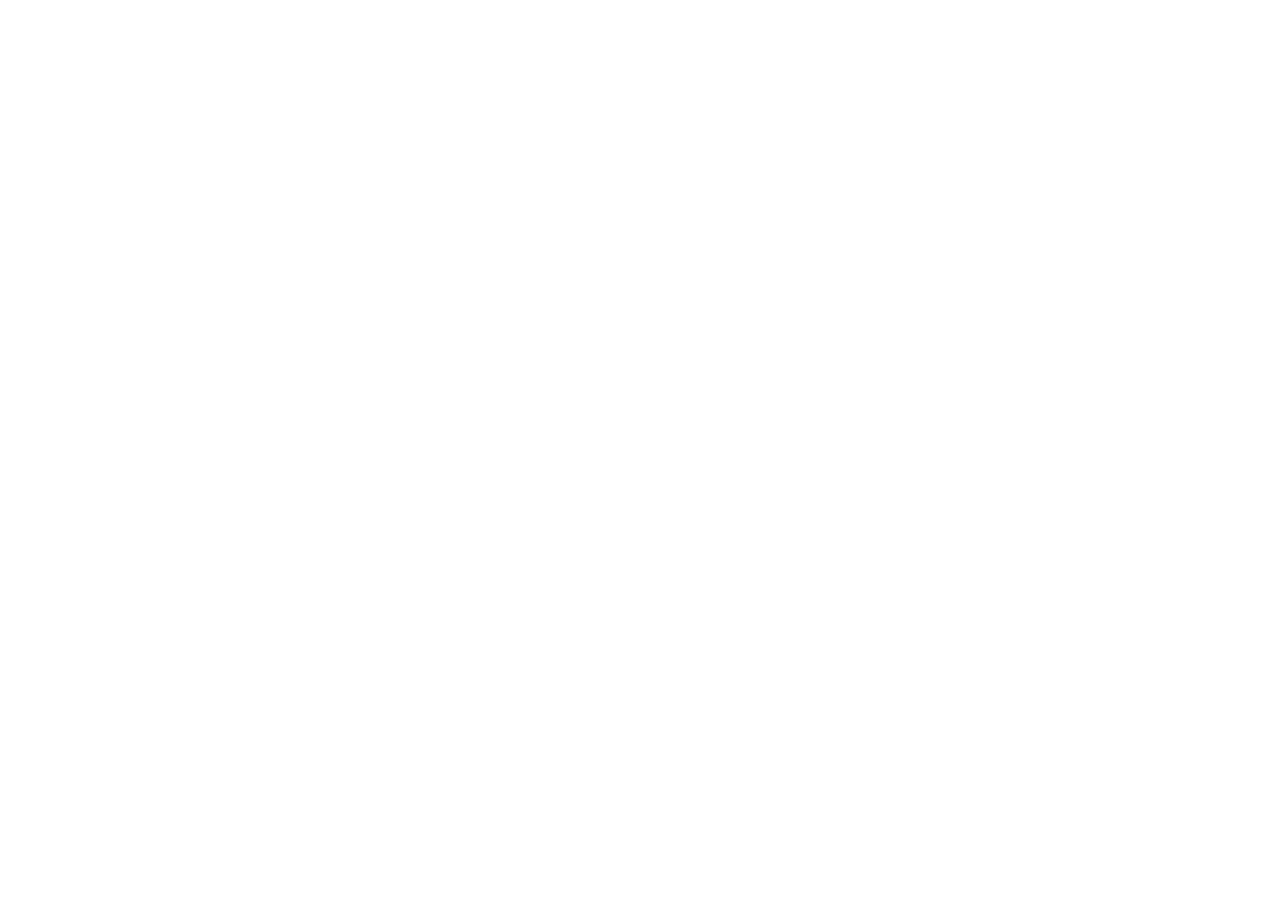
==== Home/Home.html @ 0dc1b5c4 "Folders" ====
<!DOCTYPE html>
<html lang="en">
  <head>
    <meta charset="UTF-8" />
    <meta name="viewport" content="width=device-width, initial-scale=1.0" />
    <title>Document</title>
  </head>
  <body></body>
</html>
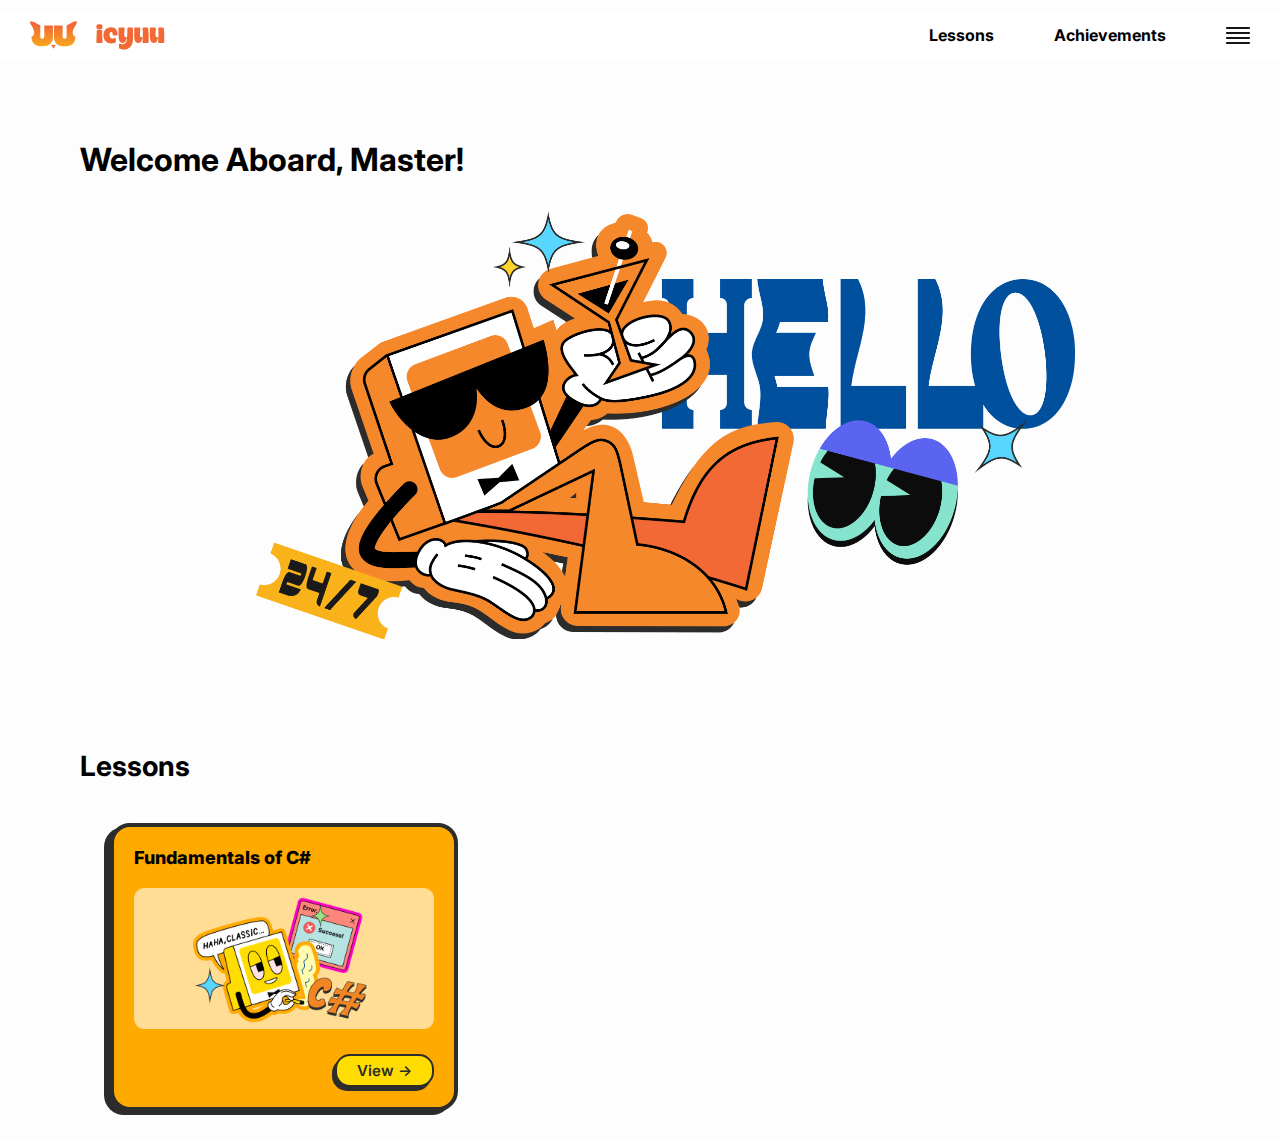
==== commit 6257a940: "final" ====
--- a/Home/Home.html
+++ b/Home/Home.html
@@ -3,7 +3,172 @@
   <head>
     <meta charset="UTF-8" />
     <meta name="viewport" content="width=device-width, initial-scale=1.0" />
-    <title>Document</title>
+    <title>Home</title>
+    <link rel="stylesheet" href="Home.css" />
+
+    <link rel="preconnect" href="https://fonts.googleapis.com" />
+    <link rel="preconnect" href="https://fonts.gstatic.com" crossorigin />
+    <link
+      href="https://fonts.googleapis.com/css2?family=Inter:wght@100..900&display=swap"
+      rel="stylesheet"
+    />
   </head>
-  <body></body>
+  <body>
+    <nav>
+      <ul class="sidebar">
+        <li onclick="hideSidebar()">
+          <a href="#"
+            ><svg
+              width="41"
+              height="41"
+              viewBox="0 0 41 41"
+              fill="none"
+              xmlns="http://www.w3.org/2000/svg"
+            >
+              <g clip-path="url(#clip0_228_243)">
+                <path
+                  d="M11.9583 11.9583L29.0416 29.0416"
+                  stroke="#141517"
+                  stroke-width="1.5"
+                  stroke-linecap="round"
+                  stroke-linejoin="round"
+                />
+                <path
+                  d="M29.0416 11.9583L11.9583 29.0416"
+                  stroke="#141517"
+                  stroke-width="1.5"
+                  stroke-linecap="round"
+                  stroke-linejoin="round"
+                />
+              </g>
+              <defs>
+                <clipPath id="clip0_228_243">
+                  <rect width="41" height="41" fill="white" />
+                </clipPath>
+              </defs>
+            </svg>
+          </a>
+        </li>
+        <li><a href="#">Lessons</a></li>
+        <li>
+          <a href="../Home/achievements/achievement.html">Achievements</a>
+        </li>
+      </ul>
+      <ul>
+        <li>
+          <a href="#"
+            ><svg
+              width="135"
+              height="107"
+              viewBox="0 0 435 107"
+              fill="none"
+              xmlns="http://www.w3.org/2000/svg"
+            >
+              <path
+                fill-rule="evenodd"
+                clip-rule="evenodd"
+                d="M118.069 21.504C118.069 21.504 166.03 -9.45071 146.347 21.504C126.664 52.4587 146.347 57.2318 146.347 57.2318C146.184 77.7831 134.568 88.0914 111.501 88.1568C88.4669 88.1568 77.015 77.8484 77.1457 57.2318V21.504H105.081L105.032 56.1536C105.032 61.6427 107.189 64.3545 111.501 64.2892C115.88 64.3545 118.069 61.6427 118.069 56.1536V21.504Z"
+                fill="url(#paint0_linear_35_87)"
+              />
+              <path
+                fill-rule="evenodd"
+                clip-rule="evenodd"
+                d="M33.0199 21.5034C33.0199 21.5034 -14.9413 -9.45126 4.74143 21.5034C24.4241 52.4581 4.74143 57.2313 4.74143 57.2313C4.9048 77.7825 16.52 88.0909 39.5871 88.1562C62.6216 88.1562 74.0735 77.8479 73.9428 57.2313V21.5034H46.0074L46.0564 56.1531C46.0564 61.6421 43.9 64.354 39.5871 64.2886C35.209 64.354 33.0199 61.6421 33.0199 56.1531V21.5034Z"
+                fill="url(#paint1_linear_35_87)"
+              />
+              <path
+                d="M75.6935 96.5346L68.3824 83.8714L83.0046 83.8714L75.6935 96.5346Z"
+                fill="#F26935"
+              />
+              <path
+                d="M226.967 33.8874H220.638C216.937 33.8874 213.919 30.8686 213.919 27.1682V23.9547C213.919 20.2543 216.937 17.2356 220.638 17.2356H226.967C230.668 17.2356 233.687 20.2543 233.687 23.9547V27.1682C233.687 30.8686 230.668 33.8874 226.967 33.8874ZM233.687 74.4944C233.687 76.4419 232.031 78 230.181 78H217.424C215.477 78 213.919 76.4419 213.919 74.4944C214.113 62.0299 214.892 51.8051 214.99 39.4379C214.99 37.4904 216.548 35.9323 218.495 35.9323H229.012C230.96 35.9323 232.518 37.4904 232.518 39.4379C232.713 51.8051 233.492 62.0299 233.687 74.4944ZM261.843 26.6813C274.697 26.6813 282.195 35.8349 282.195 48.3968C282.195 52.0972 280.929 53.7526 277.326 53.7526H271.483C268.075 53.7526 266.127 51.8051 266.127 48.4942C266.127 44.0148 264.764 42.5541 261.551 42.5541C257.363 42.5541 256.39 46.644 256.39 51.1234C256.39 59.2059 260.285 63.3932 265.154 63.3932C267.978 63.3932 270.704 62.2246 272.554 61.3482C274.405 60.5692 276.742 62.0299 276.742 64.6591V72.0599C276.742 74.8839 276.45 75.955 274.015 77.1236C271.678 78.3895 266.03 79.2659 262.232 79.2659C248.112 79.2659 236.622 70.4044 236.622 52.9736C236.622 35.4454 247.625 26.6813 261.843 26.6813ZM331.788 31.3555C331.593 40.6065 332.762 52.1946 331.593 70.0149C330.522 85.6929 319.324 97.5732 304.62 98.8391C298.29 99.326 293.226 97.8653 289.428 96.4046C287.87 95.723 286.41 94.6518 286.41 92.2173V84.0375C286.41 81.1161 287.968 80.3371 289.623 80.3371C290.305 80.3371 290.986 80.4345 291.571 80.6292C293.81 81.3109 295.855 81.7004 297.803 81.7004C306.567 81.7004 312.41 74.8839 312.897 63.4905H311.144C310.17 71.4756 305.691 77.9026 299.361 77.9026C291.863 77.9026 285.728 71.573 285.728 60.7639C285.728 57.5504 285.241 39.5353 285.144 31.3555C285.144 29.5053 286.799 27.8499 288.649 27.8499H301.406C303.451 27.8499 305.009 29.4079 304.912 31.3555C304.327 38.6589 303.646 45.4754 303.646 51.7077C303.646 60.0823 309.488 59.5954 312.994 59.498C313.286 51.3182 313.676 41.5803 313.676 31.3555C313.676 29.3105 315.331 27.8499 317.181 27.8499H328.283C330.133 27.8499 331.788 29.5053 331.788 31.3555ZM381.007 31.3555C383.247 53.3631 382.273 62.0299 382.468 74.397C382.468 76.3446 380.812 77.9026 378.962 77.9026H366.206C364.258 77.9026 362.505 76.5393 362.7 74.397C362.992 70.794 363.187 67.0936 363.382 63.4905H361.531C360.655 71.4756 356.176 77.9026 349.846 77.9026C342.348 77.9026 336.116 71.573 336.116 60.7639C336.116 57.5504 335.726 39.5353 335.629 31.3555C335.629 29.5053 337.187 27.8499 339.134 27.8499H351.891C353.838 27.8499 355.494 29.3105 355.397 31.3555C354.812 38.6589 354.131 45.4754 354.131 51.7077C354.131 60.1797 359.973 59.5954 363.576 59.498C363.966 49.2732 363.771 39.5353 362.7 31.3555C362.408 29.5053 364.258 27.8499 366.206 27.8499H377.502C379.449 27.8499 380.812 29.5053 381.007 31.3555ZM431.313 31.3555C433.553 53.3631 432.579 62.0299 432.774 74.397C432.774 76.3446 431.119 77.9026 429.268 77.9026H416.512C414.564 77.9026 412.811 76.5393 413.006 74.397C413.298 70.794 413.493 67.0936 413.688 63.4905H411.838C410.961 71.4756 406.482 77.9026 400.152 77.9026C392.654 77.9026 386.422 71.573 386.422 60.7639C386.422 57.5504 386.032 39.5353 385.935 31.3555C385.935 29.5053 387.493 27.8499 389.44 27.8499H402.197C404.145 27.8499 405.8 29.3105 405.703 31.3555C405.118 38.6589 404.437 45.4754 404.437 51.7077C404.437 60.1797 410.279 59.5954 413.882 59.498C414.272 49.2732 414.077 39.5353 413.006 31.3555C412.714 29.5053 414.564 27.8499 416.512 27.8499H427.808C429.755 27.8499 431.119 29.5053 431.313 31.3555Z"
+                fill="#F26935"
+              />
+              <defs>
+                <linearGradient
+                  id="paint0_linear_35_87"
+                  x1="75.6747"
+                  y1="21.5035"
+                  x2="75.6747"
+                  y2="99.2537"
+                  gradientUnits="userSpaceOnUse"
+                >
+                  <stop stop-color="#F26935" />
+                  <stop offset="1" stop-color="#F9B21A" />
+                </linearGradient>
+                <linearGradient
+                  id="paint1_linear_35_87"
+                  x1="75.4138"
+                  y1="21.503"
+                  x2="75.4138"
+                  y2="99.2532"
+                  gradientUnits="userSpaceOnUse"
+                >
+                  <stop stop-color="#F26935" />
+                  <stop offset="1" stop-color="#F9B21A" />
+                </linearGradient>
+              </defs>
+            </svg>
+          </a>
+        </li>
+        <li class="hideOnMobile"><a href="#">Lessons</a></li>
+        <li class="hideOnMobile">
+          <a href="../Home/achievements/achievement.html">Achievements</a>
+        </li>
+        <li onclick="showSidebar()">
+          <a href="#"
+            ><svg
+              width="24"
+              height="24"
+              viewBox="0 0 24 24"
+              fill="none"
+              xmlns="http://www.w3.org/2000/svg"
+            >
+              <g clip-path="url(#clip0_227_211)">
+                <path
+                  d="M1 6H23C23.2652 6 23.5196 5.89464 23.7071 5.7071C23.8946 5.51957 24 5.26521 24 5C24 4.73478 23.8946 4.48043 23.7071 4.29289C23.5196 4.10536 23.2652 4 23 4H1C0.734784 4 0.48043 4.10536 0.292893 4.29289C0.105357 4.48043 0 4.73478 0 5C0 5.26521 0.105357 5.51957 0.292893 5.7071C0.48043 5.89464 0.734784 6 1 6V6Z"
+                  fill="#141517"
+                />
+                <path
+                  d="M23 9H1C0.734784 9 0.48043 9.10536 0.292893 9.29289C0.105357 9.48043 0 9.73478 0 10C0 10.2652 0.105357 10.5196 0.292893 10.7071C0.48043 10.8946 0.734784 11 1 11H23C23.2652 11 23.5196 10.8946 23.7071 10.7071C23.8946 10.5196 24 10.2652 24 10C24 9.73478 23.8946 9.48043 23.7071 9.29289C23.5196 9.10536 23.2652 9 23 9Z"
+                  fill="#141517"
+                />
+                <path
+                  d="M23 19H1C0.734784 19 0.48043 19.1054 0.292893 19.2929C0.105357 19.4804 0 19.7348 0 20C0 20.2652 0.105357 20.5196 0.292893 20.7071C0.48043 20.8947 0.734784 21 1 21H23C23.2652 21 23.5196 20.8947 23.7071 20.7071C23.8946 20.5196 24 20.2652 24 20C24 19.7348 23.8946 19.4804 23.7071 19.2929C23.5196 19.1054 23.2652 19 23 19Z"
+                  fill="#141517"
+                />
+                <path
+                  d="M23 14H1C0.734784 14 0.48043 14.1054 0.292893 14.2929C0.105357 14.4804 0 14.7348 0 15C0 15.2652 0.105357 15.5196 0.292893 15.7071C0.48043 15.8947 0.734784 16 1 16H23C23.2652 16 23.5196 15.8947 23.7071 15.7071C23.8946 15.5196 24 15.2652 24 15C24 14.7348 23.8946 14.4804 23.7071 14.2929C23.5196 14.1054 23.2652 14 23 14Z"
+                  fill="#141517"
+                />
+              </g>
+              <defs>
+                <clipPath id="clip0_227_211">
+                  <rect width="24" height="24" fill="white" />
+                </clipPath>
+              </defs>
+            </svg>
+          </a>
+        </li>
+      </ul>
+    </nav>
+    <section class="welcome-home">
+      <h2 class="welcome-message">Welcome Aboard, Master!</h2>
+      <div class="img-container">
+        <img src="../ResourcesLP/hello.png" alt="" class="hello-charac" />
+      </div>
+    </section>
+    <section class="lessons">
+      <h1 class="subHeader">Lessons</h1>
+
+      <div class="box-container">
+        <div class="box">
+          <h3 class="header-box">Fundamentals of C#</h3>
+          <img src="../ResourcesLP/csharp.png" alt="" class="thumb" />
+          <a href="view-page/view.html" class="view-btn">View →</a>
+        </div>
+      </div>
+    </section>
+  </body>
+  <script src="Home.js"></script>
 </html>
--- a/Home/Home.css
+++ b/Home/Home.css
@@ -0,0 +1,185 @@
+* {
+  margin: 0;
+  padding: 0;
+}
+
+body {
+  min-height: 100vh;
+  font-family: "Inter", sans-serif;
+  background-color: #FDFDFD;
+}
+
+nav {
+  margin-top: 10px;
+  background-color: white;
+  font-weight: 700;
+}
+nav ul {
+  width: 100%;
+  list-style: none;
+  display: flex;
+  justify-content: flex-end;
+  align-items: center;
+}
+nav li {
+  height: 50px;
+}
+nav a {
+  height: 100%;
+  padding: 0 30px;
+  text-decoration: none;
+  display: flex;
+  align-items: center;
+  color: black;
+}
+nav a:hover {
+  background-color: #f0f0f0;
+}
+nav li:first-child {
+  margin-right: auto;
+}
+
+.sidebar {
+  position: fixed;
+  top: 0;
+  right: 0;
+  height: 100vh;
+  width: 250px;
+  z-index: 999;
+  font-weight: 700;
+  background-color: #F26935;
+  border: 2px #2C2C2C solid;
+  border-top-left-radius: 20px;
+  border-bottom-left-radius: 20px;
+  box-shadow: -6px 4px 0px #2C2C2C;
+  display: none;
+  flex-direction: column;
+  align-items: flex-start;
+  justify-content: flex-start;
+}
+.sidebar li {
+  width: 100%;
+}
+.sidebar a {
+  width: 100%;
+}
+.sidebar a:hover {
+  border-radius: 18px;
+}
+
+@media (max-width: 800px) {
+  .hideOnMobile {
+    display: none;
+  }
+}
+.welcome-home {
+  display: flex;
+  align-items: center;
+  justify-content: space-between;
+  padding: 30px;
+  flex-wrap: wrap;
+  gap: 2rem;
+}
+.welcome-home .welcome-message {
+  flex: 1 1 auto;
+  text-align: left;
+  margin-right: 20px;
+  font-size: xx-large;
+}
+.welcome-home .img-container {
+  flex: 1 1 auto;
+  display: flex;
+  justify-content: center;
+  align-items: center;
+}
+.welcome-home .img-container .hello-charac {
+  height: auto;
+}
+
+@media (min-width: 769px) {
+  .welcome-home {
+    margin-top: 50px;
+    margin-left: 50px;
+  }
+  .hello-charac {
+    max-width: 70%;
+  }
+  .subHeader {
+    margin-top: 50px;
+    margin-left: 50px;
+  }
+  .box-container {
+    margin-top: 40px;
+    margin-left: 80px;
+  }
+}
+@media (max-width: 768px) {
+  .welcome-home {
+    flex-direction: column;
+    text-align: center;
+  }
+  .welcome-message {
+    margin-right: 0;
+    margin-bottom: 20px;
+  }
+  .hello-charac {
+    max-width: 100%;
+  }
+}
+.lessons {
+  padding: 30px;
+}
+.lessons .subHeader {
+  font-size: 28px;
+  margin-bottom: 20px;
+  text-align: left;
+}
+.lessons .box-container {
+  display: grid;
+  grid-template-columns: repeat(auto-fit, minmax(27.5rem, 1fr));
+  gap: 1.5rem;
+  align-items: flex-start;
+  justify-content: center;
+}
+.lessons .box {
+  background: #FFAA00;
+  box-shadow: -6px 4px 0px #2C2C2C;
+  border-radius: 20px;
+  border: 4px #2C2C2C solid;
+  padding: 20px;
+  width: 100%;
+  max-width: 300px;
+  display: flex;
+  flex-direction: column;
+  align-items: flex-start;
+  text-align: left;
+}
+.lessons .box .header-box {
+  margin-bottom: 20px;
+  font-size: 18px;
+  font-family: "Inter", sans-serif;
+  font-weight: 800;
+  align-self: flex-start;
+}
+.lessons .box .thumb {
+  width: 100%;
+  height: auto;
+  margin-bottom: 25px;
+}
+.lessons .box .view-btn {
+  background: #FFDD00;
+  color: #2C2C2C;
+  font-size: 15px;
+  font-weight: 600;
+  box-shadow: -3px 4px 0px #2C2C2C;
+  border-radius: 15px;
+  border: 2px #2C2C2C solid;
+  padding: 5px 20px;
+  text-decoration: none;
+  align-self: flex-END;
+  transition: background-color 0.3s ease;
+}
+.lessons .box .view-btn:hover {
+  background-color: #FFF08D;
+  box-shadow: -6px 3px 0px #2C2C2C;
+}/*# sourceMappingURL=Home.css.map */